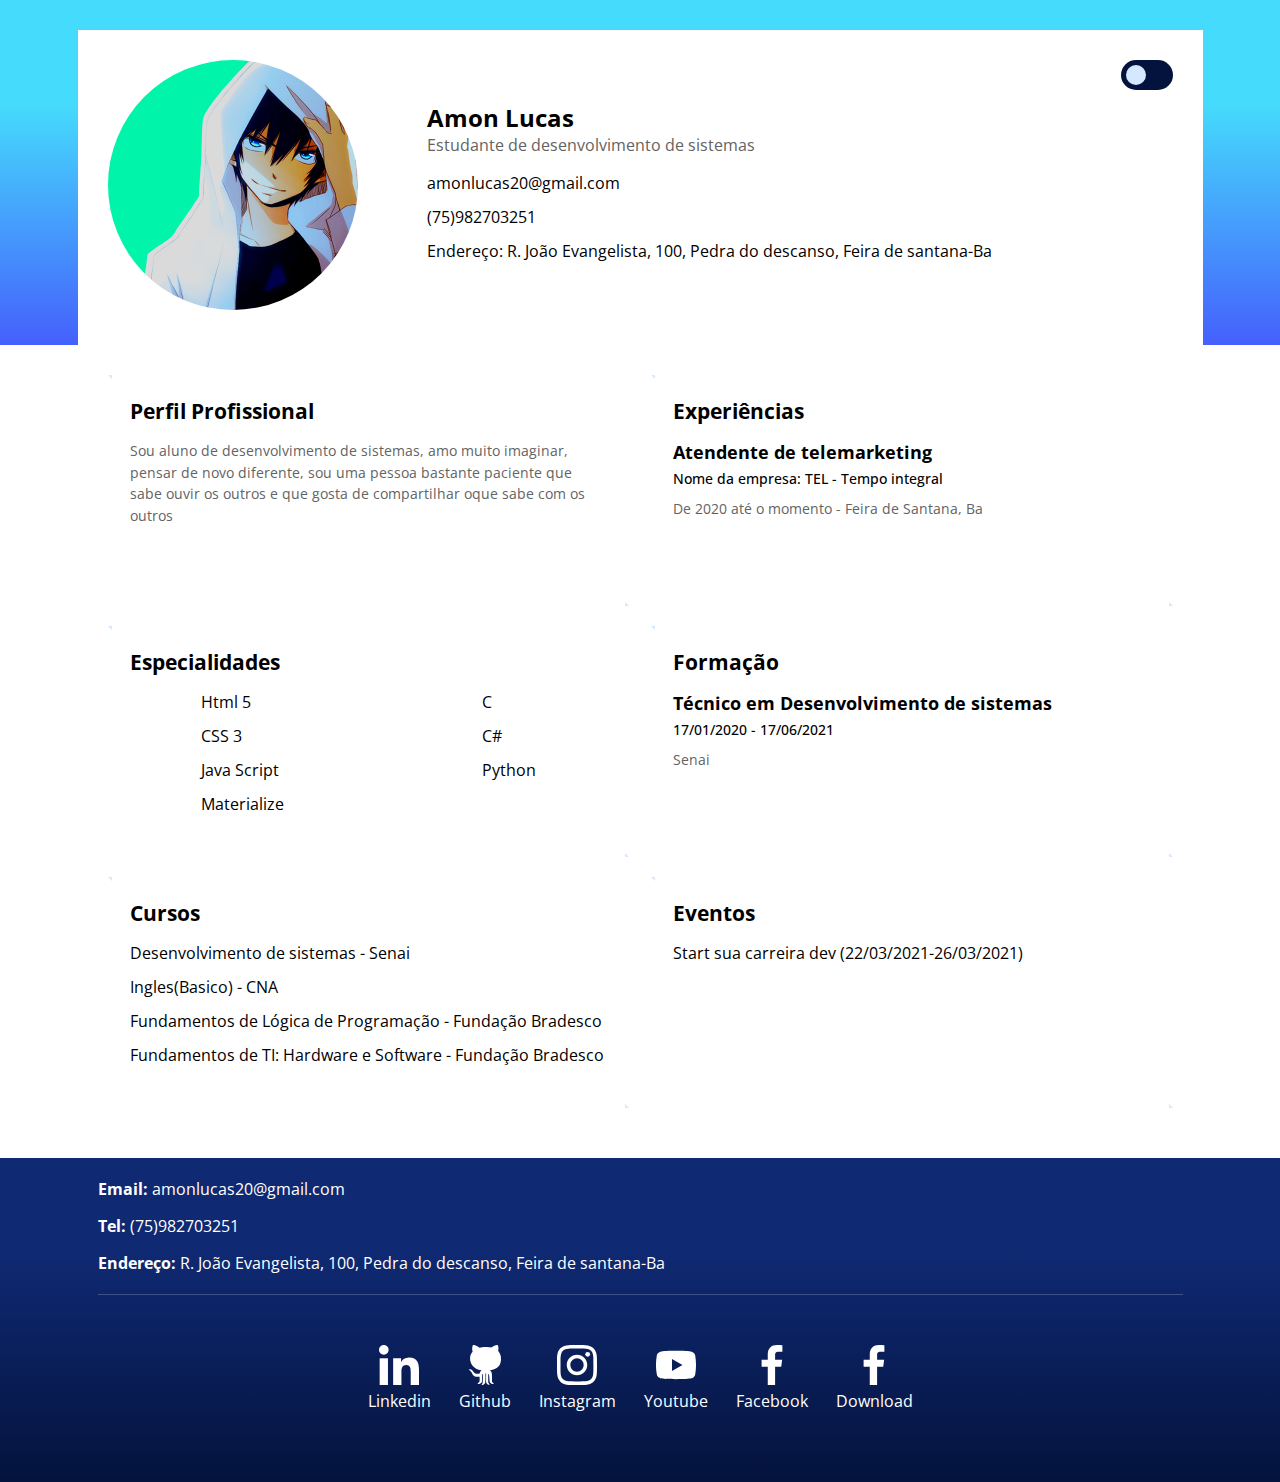
==== portifolio/index.html @ 73352d41 "Add files via upload" ====
<!DOCTYPE html>
<html lang="pt-br">
    <head>
        <meta charset="UTF-8">
        <meta http-equiv="X-UA-Compatible" content="IE=edge">
        <meta name="viewport" content="width=device-width, initial-scale=1.0">
        <title>Portfólio</title>

        <link rel="preconnect" href="https://fonts.gstatic.com">
        <link href="https://fonts.googleapis.com/css2?family=Open+Sans:wght@300;400;600;700;800&display=swap" rel="stylesheet">

        <link rel="stylesheet" href="./assets/css/style.css">

    </head>
    <body>
        
        

        <input type="checkbox" id="ativar-dark"  class="ativar-dark">
        <div class="dark-mode">
            <!-- CABEÇALHO -->
            <header>
                
                <div class="container">
                    <label for="ativar-dark">
                        <span></span>
                    </label>
                    <div class="linha">

                        <!-- CAIXA FOTO DE PERFÍL -->
                        <div class="coluna coluna-esquerda">
                            <figure>
                                <img src="./assets/img/tumblr_ozbvc7tgsS1w5mh7eo4_500.png" alt="Amon Lucas">
                                <figcaption class="hidden">Amon Lucas</figcaption>
                            </figure>
                        </div>

                        <!-- INFORMAÇÕES PESSOAIS -->
                        <div class="coluna coluna-direita">

                            <h1>Amon Lucas</h1>
                            <p>Estudante de desenvolvimento de sistemas</p>

                            <ul>
                                <li>
                                    <a href="mailto:amonlucas20@gmail.com">amonlucas20@gmail.com</a>
                                </li>
                                <li>
                                    <a href="tel:75982703251">(75)982703251</a>
                                </li>
                                <li>
                                    <a href="https://goo.gl/maps/ykiK4PML7PNd39dZ9">Endereço: R. João Evangelista, 100, Pedra do descanso, Feira de santana-Ba</a>
                                </li>
                            </ul>

                        </div>
                    </div>
                </div>

            </header>

            <main>
                
                <div class="container">

                    <div class="linha">

                        <!-- CONTEÚDO LADO ESQUERDO -->
                        <div class="coluna coluna-esquerda">
                        
                            <section>
                                <span class="topo-direita"></span>
                                <h2>Perfil Profissional</h2>
                                <p> Sou aluno de desenvolvimento de sistemas, amo muito imaginar, pensar de novo diferente, sou uma pessoa bastante paciente que sabe ouvir os outros e que gosta de compartilhar oque sabe com os outros </p>
                                <span class="baixo-esquerda"></span>
                            </section>

                            <section>
                                <span class="topo-direita"></span>
                                <h2>Especialidades</h2>

                                <div class="especialidades">
                                    <div class="especialidades-direita">
                                        <ul>
                                            <li>Html 5</li>
                                            <li>CSS 3</li>
                                            <li>Java Script</li>
                                            <li>Materialize</li>
                                        </ul>
                                    </div>
                                    <div class="especialidades-esquerda">
                                        <ul>
                                            <li>C</li>
                                            <li>C#</li>
                                            <li>Python</li>
                                        </ul>
                                    </div>
                                </div>
                                
                                <span class="baixo-esquerda"></span>
                            </section>

                            <section>
                                <span class="topo-direita"></span>
                                <h2>Cursos</h2>
                                <ul>
                                    <li>Desenvolvimento de sistemas - Senai</li>
                                    <li>Ingles(Basico) - CNA</li>
                                    <li>Fundamentos de Lógica de Programação - Fundação Bradesco</li>
                                    <li>Fundamentos de TI: Hardware e Software - Fundação Bradesco</li>
                                </ul>
                                <span class="baixo-esquerda"></span>
                            </section>

                        </div>
                        
                        <!-- CONTEÚDO LADO DIREITA -->
                        <div class="coluna coluna-direita">

                            <section>
                                <span class="topo-direita"></span>
                                <h2>Experiências</h2>
                                <ul>
                                    <li>
                                        <h3>Atendente de telemarketing</h3>
                                        <strong>Nome da empresa: TEL - Tempo integral</strong>
                                        <p>De 2020 até o momento - Feira de Santana, Ba</p>
                                    </li>
                                </ul>
                                <span class="baixo-esquerda"></span>
                            </section>

                            <section>
                                <span class="topo-direita"></span>
                                <h2>Formação</h2>
                                <ul>
                                    <li>
                                        <h3>Técnico em Desenvolvimento de sistemas <strong>17/01/2020 - 17/06/2021</strong></h3>
                                        <p>Senai</p>
                                    </li>
                                </ul>
                                <span class="baixo-esquerda"></span>
                            </section>

                            <section>
                                <span class="topo-direita"></span>
                                <h2>Eventos</h2>
                                <ul>
                                    <li>Start sua carreira dev (22/03/2021-26/03/2021)</li>
                                </ul>
                                <span class="baixo-esquerda"></span>
                            </section>

                        </div>

                    </div>
                </div>

            </main>

            <footer>
                <div class="container">

                    <nav>
                        <ul class="info-contato">
                            <li>
                                <a href="mailto:amonlucas20@gmail.com"><strong>Email:</strong> amonlucas20@gmail.com</a>
                            </li>
                            <li>
                                <a href="tel:75982703251"><strong>Tel:</strong> (75)982703251</a>
                            </li>
                            <li>
                                <a href="https://goo.gl/maps/ykiK4PML7PNd39dZ9"><strong>Endereço:</strong> R. João Evangelista, 100, Pedra do descanso, Feira de santana-Ba</a>
                            </li>
                        </ul>
                    </nav> 
                    
                    <nav>
                        <ul class="redes-sociais">
                            <li>
                                <a href="https://www.linkedin.com/in/amon-lucas-5548b91a1?lipi=urn%3Ali%3Apage%3Ad_flagship3_profile_view_base_contact_details%3BVC34gT4kRPqG%2BOHTG7tqNA%3D%3D">
                                    <img src="./assets/img/linkedin.svg" alt="Linkedin">
                                    <p>Linkedin</p>
                                </a>
                            </li>
                            <li>
                                <a href="#">
                                    <img src="./assets/img/github-big-logo.svg" alt="Github">
                                    <p>Github</p>
                                </a>
                            </li>
                            <li>
                                <a href="#">
                                    <img src="./assets/img/instagram.svg" alt="Instagram">
                                    <p>Instagram</p>
                                </a>
                            </li>
                            <li>
                                <a href="#">
                                    <img src="./assets/img/youtube.svg" alt="Youtube">
                                    <p>Youtube</p>
                                </a>
                            </li>
                            <li>
                                <a href="#">
                                    <img src="./assets/img/facebook-app-symbol.svg" alt="Facebook">
                                    <p>Facebook</p>
                                </a>
                            </li>
                            <li>
                                <a href="#" download="">
                                    <img src="./assets/img/facebook-app-symbol.svg" alt="Facebook">
                                    <p>Download</p>
                                </a>
                            </li>
                        </ul>
                    </nav>

                </div>
            </footer>
        </div>
        
    </body>
</html>
---- portifolio/assets/css/style.css ----
/*
Theme Name: Start sua carreira
Author: Amon Lucas
Author URI: https://kenzie.com.br;
Description: Descrição do thema.
Version: 1.0
*/

html, body, figure, img, div, input, textarea, p, h1, h2, h3, h4, h5, h6, ul, li, a, main{
    margin: 0;
    padding: 0;
    box-sizing: border-box;
    list-style: none;
    text-decoration: none;
}

.coluna{
    flex-basis: 49%;
}

:root{
    --corBackgroundPrimaria: #45dbfc;
    --corBackgroundPrimaria2: #4560fc;

    --corBackgroundSecundaria: #04133d;
    --corBackgroundSecundaria2: #0f2972;

    --corBackgroundDark:#0e0e0e;
    --corTextPrimaria:#636363;
    --corTextoSecudaria:#000;
}

.hidden{
    display: none;
}


/* BODY */
body{
    font-family: 'Open Sans', sans-serif;
}


/* HEADER */
header{
    /* background-color: var(--corBackgroundPrimaria); */
    background-image: linear-gradient( var(--corBackgroundPrimaria) 30%, var(--corBackgroundPrimaria2));
    padding: 30px 0 0 0;
}
header .container{
    background-color: white;
}
header .linha{
    align-items: center;
}
header .coluna-esquerda{
    flex-basis: 30%;
}
header .coluna-direita{
    flex-basis: 60%;
    text-align: center;
}
header .coluna img{
    max-width: 100%;
    border-radius: 100%;
}
header .coluna h1{
    font-size: 1.5rem;
    color:var(--corTextoSecudaria);
}
header .coluna p{
    font-size: 1rem;
    color:var(--corTextPrimaria);
}
header .coluna ul{
    margin: 16px 0 0;
}
header .coluna ul li{
    margin: 0 0 12px;
}
header .coluna ul li a{
    font-size: 1rem;
    color:var(--corTextoSecudaria);
}


/* FOOTER */
footer{
    /* background-color:var(--corBackgroundSecundaria); */
    background-image: linear-gradient(var(--corBackgroundSecundaria2) 30%, var(--corBackgroundSecundaria));
}
footer .container{
    padding: 20px;
}
footer nav ul li a{
    color: white;
}

footer nav .info-contato li{
    margin: 0 0 15px;
}

footer nav .redes-sociais{
    border-top: 1px solid rgb(255 255 255 / 20%);
    margin: 20px 0 50px;
    padding: 50px 0 0;
    text-align: center;
}
footer nav .redes-sociais li{
    margin: 15px 28px;
    text-align: center;
    display: inline-block;
}

footer nav .redes-sociais li a img{
    width: 40px;
    transition: .2s;
}
footer nav .redes-sociais li a:hover img{
    transform: scale(1.2) translateY(-10px);
}


/* PÁGINA INICIAL */
main .coluna{
    padding: 20px;
}
main .coluna section{
    border-bottom: 1px solid #d4e9ff;
    margin: 0 0 20px;
    min-height: 187px;
    color:var(--corTextoSecudaria);
}

main .coluna section h2{
    font-size: 1.3rem;
    margin: 0 0 15px;
}
main .coluna section p{
    font-size: 0.9rem;
    color: var(--corTextPrimaria);
    line-height: 1.5;
}
main .coluna section ul li{
    margin: 0 0 12px;
}
main .coluna section ul li h3{
    font-size: 1.1rem;
}
main .coluna section ul li strong{
    font-size: 0.9rem;
    font-weight: 500;
    margin: 5px 0 10px;
    display: inline-block;
}


/* EXTRAS */
.ativar-dark{
    width: 50px;
    height: 50px;
    display: none;
}
header .container{
    position: relative;
}
label{
    position: absolute;
    top: 30px;
    right: 30px;
    width: 52px;
    height: 30px;
    background-color: var(--corBackgroundSecundaria);
    border-radius: 20px;
    padding: 5px 5px;
    box-sizing: border-box;
    cursor: pointer;
}
label span{
    width: 20px;
    height: 20px;
    display: block;
    background-color: #d4e9ff;
    border-radius: 100%;
    transition: all ease .3s;
}

.ativar-dark:checked ~ .dark-mode label{
    background-color: #d4e9ff;
}
.ativar-dark:checked ~ .dark-mode label span{
    background-color: var(--corBackgroundSecundaria);
    /* margin-left: 21px; */
    transform: translateX(21px);
    transition: all ease .3s;
}

.ativar-dark:checked ~ .dark-mode{
    --corBackgroundPrimaria: #000;
    --corBackgroundPrimaria2: #000;

    --corBackgroundSecundaria: #000;
    --corBackgroundSecundaria2: #000;

    --corTextPrimaria:#fff;
    --corTextoSecudaria:#fff;
}
.ativar-dark:checked ~ .dark-mode header{
    background-color:var(--corBackgroundSecundaria) ;
}
.ativar-dark:checked ~ .dark-mode header .container{
    background-color:var(--corBackgroundDark) ;
}
.ativar-dark:checked ~ .dark-mode  .container{
    background-color:var(--corBackgroundDark) ;
}
.ativar-dark:checked ~ .dark-mode main{
    background-color:var(--corBackgroundSecundaria) ;
} 

@keyframes aumentarLargura{
    from{
        width: 0;
    }
    to{
        width: 100%;
    }
}

@keyframes aumentarAltura{
    from{
        height: 0;
    }
    to{
        height: 100%;
    }
}



/* @MEDIA */
@media only screen and (min-width: 768px){
    .linha{
        display: flex;
        flex-wrap: wrap;
        align-items: flex-start;
        justify-content: space-between;
    }
    footer nav .redes-sociais {
        display: flex;
        justify-content: center;
    }
    header{
        padding: 30px 0 0;
    }
    header .coluna img{
        max-width: 250px;
    }
    .container{
        width: 100%;
        max-width: 1125px;
        margin: 0 auto;
        padding: 30px;
    }
    header .coluna-direita{
        text-align: left;
    }
    main .coluna section{
        /* border: 2px solid #d4e9ff; */
        border: 2px solid transparent;
        padding: 20px;
        position: relative;
    }
    main .coluna section span{
        position: absolute;
        display: block;
        width: 0;
        height: 0;
        border: 2px solid transparent;
    }
    main .coluna section .topo-direita{
        top: -2px;
        left: -2px;
        animation-name: aumentarLargura, aumentarAltura;
        animation-duration: 1s, 1s;
        animation-delay: 2s, 3s;
        animation-fill-mode: forwards;
        border-top-color: #d4e9ff;
        border-right-color: #d4e9ff;
    }
    main .coluna section .baixo-esquerda{
        bottom: -2px;
        right: -2px;
        animation-name: aumentarLargura, aumentarAltura;
        animation-duration: 1s, 1s;
        animation-delay: 4s, 5s;
        animation-fill-mode: forwards;
        border-bottom-color: #d4e9ff;
        border-left-color: #d4e9ff;
    }
    main .coluna{
        padding: 0;
    }
    footer nav .redes-sociais li{
        margin: 0  14px;
        text-align: center;
        display: initial;
    }

    .especialidades{
        display: flex;
        justify-content: space-between;
        margin: 0 15%;
    }
}

@media only screen and (min-width: 991px){

    header .coluna-direita{
        flex-basis: 70%;
    }
}
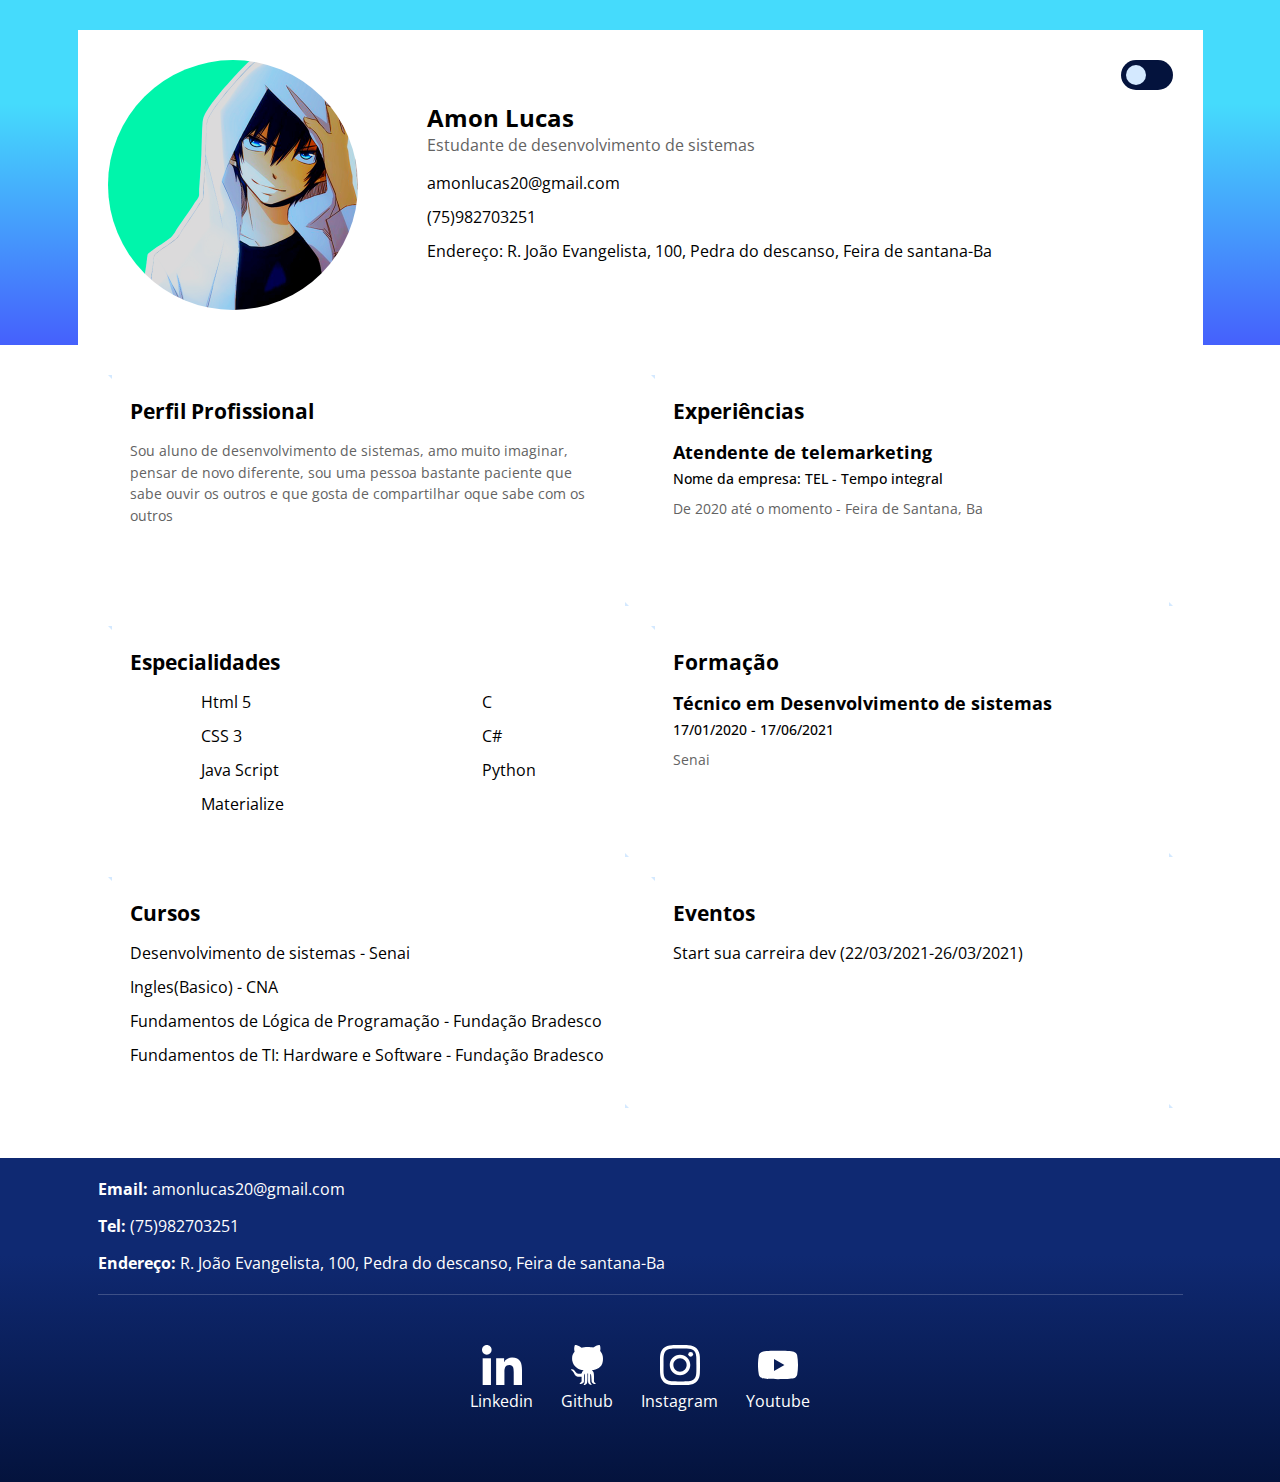
==== commit 55dddc4f: "Add files via upload" ====
--- a/portifolio/index.html
+++ b/portifolio/index.html
@@ -184,33 +184,21 @@
                                 </a>
                             </li>
                             <li>
-                                <a href="#">
+                                <a href="https://github.com/amon199920">
                                     <img src="./assets/img/github-big-logo.svg" alt="Github">
                                     <p>Github</p>
                                 </a>
                             </li>
                             <li>
-                                <a href="#">
+                                <a href="https://www.instagram.com/alucas2819/">
                                     <img src="./assets/img/instagram.svg" alt="Instagram">
                                     <p>Instagram</p>
                                 </a>
                             </li>
                             <li>
-                                <a href="#">
+                                <a href="https://www.youtube.com/channel/UCJq3hMOw0MvmBnq3cOkoQug">
                                     <img src="./assets/img/youtube.svg" alt="Youtube">
                                     <p>Youtube</p>
-                                </a>
-                            </li>
-                            <li>
-                                <a href="#">
-                                    <img src="./assets/img/facebook-app-symbol.svg" alt="Facebook">
-                                    <p>Facebook</p>
-                                </a>
-                            </li>
-                            <li>
-                                <a href="#" download="">
-                                    <img src="./assets/img/facebook-app-symbol.svg" alt="Facebook">
-                                    <p>Download</p>
                                 </a>
                             </li>
                         </ul>
